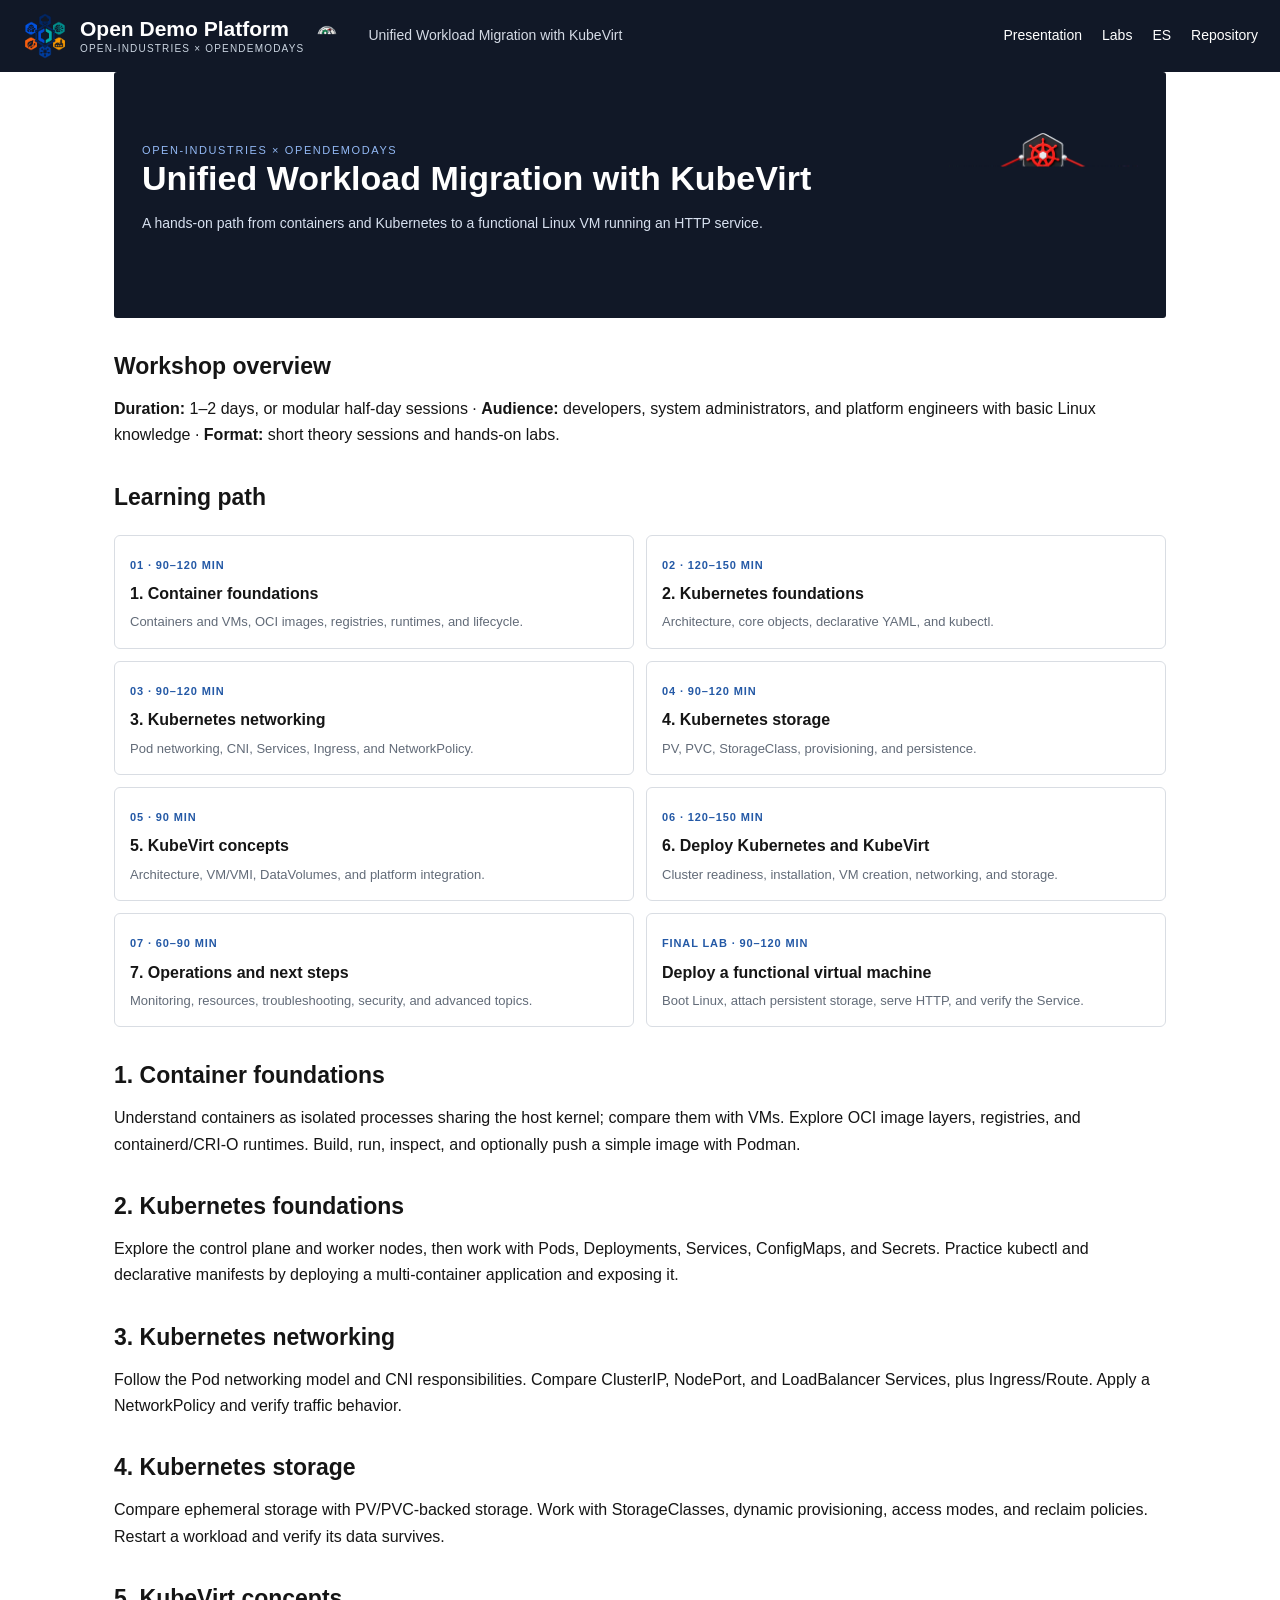
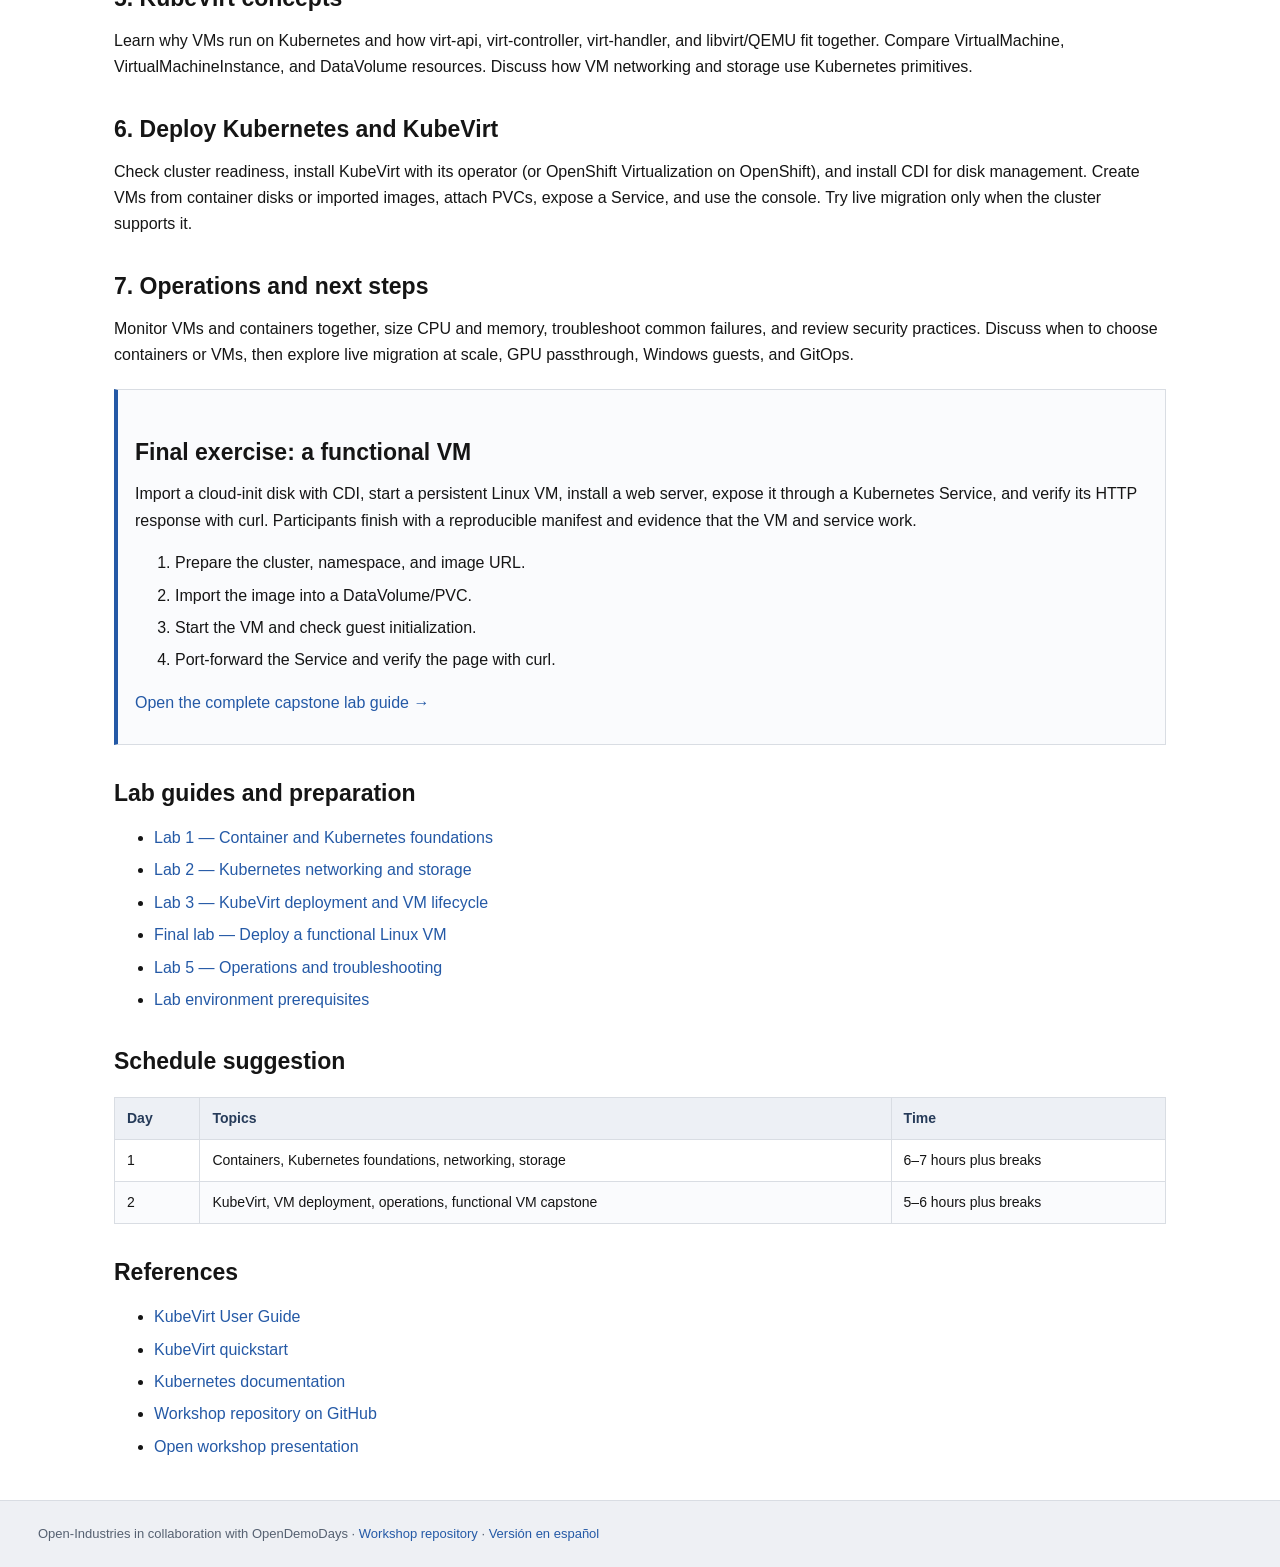
==== workshop/index.en.html @ 8a2dbfdb "Add English workshop portal" ====
<!doctype html><html lang="en"><head><meta charset="utf-8"><meta name="viewport" content="width=device-width,initial-scale=1"><meta name="description" content="Kubernetes and KubeVirt workshop, from container fundamentals to a functional VM."><title>KubeVirt Workshop | Open-Industries × OpenDemoDays</title><link rel="stylesheet" href="site.css?v=20261023-4"></head><body>
<a class="skip" href="#content">Skip to content</a>
<header class="topbar"><a class="brand" href="index.en.html"><img src="assets/open-industries-logo.png" alt=""><span class="brand-title">Open Demo Platform<small>OPEN-INDUSTRIES × OPENDEMODAYS</small></span><img class="collab-badge" src="assets/opendemo-days-badge.png" alt="OpenDemoDays"></a><div class="top-title">Unified Workload Migration with KubeVirt</div><nav class="top-actions" aria-label="Main navigation"><a href="presentacion.en.html">Presentation</a><a href="#labs">Labs</a><a href="index.html" lang="es">ES</a><a class="repo-link" href="https://github.com/psehgaft/UnifiedWorkloadMigration-Kubevirt">Repository</a></nav></header>
<div class="workspace" style="margin-left:0"><main id="content" style="max-width:1100px;margin:40px auto;padding:0 24px"><article>
<div class="hero"><div><div class="eyebrow">Open-Industries × OpenDemoDays</div><div class="hero-title">Unified Workload Migration with KubeVirt</div><p>A hands-on path from containers and Kubernetes to a functional Linux VM running an HTTP service.</p></div><img src="assets/kubevirt-cluster-hero.png" alt="Kubernetes, KubeVirt, and persistent storage"></div>
<h2>Workshop overview</h2><p><strong>Duration:</strong> 1–2 days, or modular half-day sessions · <strong>Audience:</strong> developers, system administrators, and platform engineers with basic Linux knowledge · <strong>Format:</strong> short theory sessions and hands-on labs.</p>
<h2>Learning path</h2><div class="module-grid">
<a class="module-card" href="#module-1"><b>01 · 90–120 min</b><strong>1. Container foundations</strong><span>Containers and VMs, OCI images, registries, runtimes, and lifecycle.</span></a>
<a class="module-card" href="#module-2"><b>02 · 120–150 min</b><strong>2. Kubernetes foundations</strong><span>Architecture, core objects, declarative YAML, and kubectl.</span></a>
<a class="module-card" href="#module-3"><b>03 · 90–120 min</b><strong>3. Kubernetes networking</strong><span>Pod networking, CNI, Services, Ingress, and NetworkPolicy.</span></a>
<a class="module-card" href="#module-4"><b>04 · 90–120 min</b><strong>4. Kubernetes storage</strong><span>PV, PVC, StorageClass, provisioning, and persistence.</span></a>
<a class="module-card" href="#module-5"><b>05 · 90 min</b><strong>5. KubeVirt concepts</strong><span>Architecture, VM/VMI, DataVolumes, and platform integration.</span></a>
<a class="module-card" href="#module-6"><b>06 · 120–150 min</b><strong>6. Deploy Kubernetes and KubeVirt</strong><span>Cluster readiness, installation, VM creation, networking, and storage.</span></a>
<a class="module-card" href="#module-7"><b>07 · 60–90 min</b><strong>7. Operations and next steps</strong><span>Monitoring, resources, troubleshooting, security, and advanced topics.</span></a>
<a class="module-card" href="#capstone"><b>FINAL LAB · 90–120 min</b><strong>Deploy a functional virtual machine</strong><span>Boot Linux, attach persistent storage, serve HTTP, and verify the Service.</span></a></div>
<section id="module-1"><h2>1. Container foundations</h2><p>Understand containers as isolated processes sharing the host kernel; compare them with VMs. Explore OCI image layers, registries, and containerd/CRI-O runtimes. Build, run, inspect, and optionally push a simple image with Podman.</p></section>
<section id="module-2"><h2>2. Kubernetes foundations</h2><p>Explore the control plane and worker nodes, then work with Pods, Deployments, Services, ConfigMaps, and Secrets. Practice kubectl and declarative manifests by deploying a multi-container application and exposing it.</p></section>
<section id="module-3"><h2>3. Kubernetes networking</h2><p>Follow the Pod networking model and CNI responsibilities. Compare ClusterIP, NodePort, and LoadBalancer Services, plus Ingress/Route. Apply a NetworkPolicy and verify traffic behavior.</p></section>
<section id="module-4"><h2>4. Kubernetes storage</h2><p>Compare ephemeral storage with PV/PVC-backed storage. Work with StorageClasses, dynamic provisioning, access modes, and reclaim policies. Restart a workload and verify its data survives.</p></section>
<section id="module-5"><h2>5. KubeVirt concepts</h2><p>Learn why VMs run on Kubernetes and how virt-api, virt-controller, virt-handler, and libvirt/QEMU fit together. Compare VirtualMachine, VirtualMachineInstance, and DataVolume resources. Discuss how VM networking and storage use Kubernetes primitives.</p></section>
<section id="module-6"><h2>6. Deploy Kubernetes and KubeVirt</h2><p>Check cluster readiness, install KubeVirt with its operator (or OpenShift Virtualization on OpenShift), and install CDI for disk management. Create VMs from container disks or imported images, attach PVCs, expose a Service, and use the console. Try live migration only when the cluster supports it.</p></section>
<section id="module-7"><h2>7. Operations and next steps</h2><p>Monitor VMs and containers together, size CPU and memory, troubleshoot common failures, and review security practices. Discuss when to choose containers or VMs, then explore live migration at scale, GPU passthrough, Windows guests, and GitOps.</p></section>
<section id="capstone" class="callout"><h2>Final exercise: a functional VM</h2><p>Import a cloud-init disk with CDI, start a persistent Linux VM, install a web server, expose it through a Kubernetes Service, and verify its HTTP response with curl. Participants finish with a reproducible manifest and evidence that the VM and service work.</p><ol><li>Prepare the cluster, namespace, and image URL.</li><li>Import the image into a DataVolume/PVC.</li><li>Start the VM and check guest initialization.</li><li>Port-forward the Service and verify the page with curl.</li></ol><p><a href="labs/04-capstone-functional-vm.md">Open the complete capstone lab guide →</a></p></section>
<h2 id="labs">Lab guides and preparation</h2><ul><li><a href="labs/01-foundations.md">Lab 1 — Container and Kubernetes foundations</a></li><li><a href="labs/02-networking-storage.md">Lab 2 — Kubernetes networking and storage</a></li><li><a href="labs/03-kubevirt.md">Lab 3 — KubeVirt deployment and VM lifecycle</a></li><li><a href="labs/04-capstone-functional-vm.md">Final lab — Deploy a functional Linux VM</a></li><li><a href="labs/05-operations.md">Lab 5 — Operations and troubleshooting</a></li><li><a href="prerequisites.md">Lab environment prerequisites</a></li></ul>
<h2>Schedule suggestion</h2><div class="table-wrap"><table><thead><tr><th>Day</th><th>Topics</th><th>Time</th></tr></thead><tbody><tr><td>1</td><td>Containers, Kubernetes foundations, networking, storage</td><td>6–7 hours plus breaks</td></tr><tr><td>2</td><td>KubeVirt, VM deployment, operations, functional VM capstone</td><td>5–6 hours plus breaks</td></tr></tbody></table></div>
<h2>References</h2><ul><li><a href="https://kubevirt.io/user-guide/">KubeVirt User Guide</a></li><li><a href="https://kubevirt.io/quickstart_cloud/">KubeVirt quickstart</a></li><li><a href="https://kubernetes.io/docs/home/">Kubernetes documentation</a></li><li><a href="https://github.com/psehgaft/UnifiedWorkloadMigration-Kubevirt">Workshop repository on GitHub</a></li><li><a href="presentacion.en.html">Open workshop presentation</a></li></ul>
</article></main><footer style="margin-left:0">Open-Industries in collaboration with OpenDemoDays · <a href="https://github.com/psehgaft/UnifiedWorkloadMigration-Kubevirt">Workshop repository</a> · <a href="index.html" lang="es">Versión en español</a></footer></div></body></html>
---- workshop/site.css ----
:root{--blue:#2459a6;--ink:#151515;--muted:#626b78;--border:#d9dde3;--nav:#f3f4f6;--header:#111827}
*{box-sizing:border-box}
html{scroll-behavior:smooth}
body{margin:0;color:var(--ink);font:16px/1.65 Arial,sans-serif;background:#fff}
a{color:var(--blue);text-decoration:none}a:hover{text-decoration:underline}
a:focus-visible,button:focus-visible,input:focus-visible{outline:3px solid #65a4ff;outline-offset:3px}
.skip{position:fixed;top:-90px;left:12px;background:white;padding:12px;z-index:20}.skip:focus{top:10px}
header.topbar{height:72px;background:var(--header);color:white;display:flex;align-items:center;gap:22px;padding:0 22px;position:fixed;top:0;left:0;right:0;z-index:10}
.topbar a{color:#fff;font-size:14px}.brand{display:flex;align-items:center;gap:12px;min-width:260px;text-decoration:none!important}.brand img{width:46px;height:46px;object-fit:contain}.brand-title{font-size:21px;font-weight:bold;line-height:1}.collab-badge{width:38px!important;height:38px!important;margin-left:-8px}.brand small{display:block;font-size:10px;letter-spacing:1.2px;margin-top:5px;font-weight:normal;color:#cbd5e1}.top-title{flex:1;font-size:14px;color:#d4dae5}
.top-actions{display:flex;gap:20px;align-items:center}.top-actions a{white-space:nowrap}
#menu-toggle{display:none;color:white;background:transparent;border:1px solid #6c7e96;padding:5px 9px;border-radius:4px}
#sidebar{width:278px;background:var(--nav);border-right:1px solid var(--border);position:fixed;top:72px;bottom:0;overflow:auto;padding:22px 16px;z-index:8}
.nav-title{font-weight:700;font-size:13px;letter-spacing:.5px;line-height:1.45;margin:0}.version{font-size:12px;color:var(--muted);margin:8px 0 16px}
#sidebar label{display:block;font-size:12px;color:var(--muted)}#nav-search{width:100%;padding:8px;border:1px solid var(--border);border-radius:4px;margin:4px 0 14px;background:white}
#sidebar nav a{display:block;font-size:13px;color:#3c4656;padding:8px 9px;border-left:3px solid transparent;line-height:1.35}
#sidebar nav a.active{color:var(--blue);font-weight:bold;background:#e4ebf7;border-left-color:var(--blue)}
#sidebar nav .nav-group{font-weight:700;color:#64748b;padding:14px 9px 5px;font-size:11px;text-transform:uppercase;letter-spacing:.08em}
.workspace{margin:72px 0 0 278px}.toolbar{padding:11px 32px;background:#f8f9fa;border-bottom:1px solid var(--border);font-size:12px;color:var(--muted)}
.content-layout{display:flex;gap:34px;padding:34px 38px;max-width:1500px;margin:auto}
main{flex:1;min-width:0;max-width:970px}
main h1{font-size:34px;line-height:1.2;font-weight:500;border-bottom:3px solid var(--blue);padding-bottom:18px;margin:0 0 24px}
main h2{font-size:23px;font-weight:600;line-height:1.3;margin:34px 0 12px}main h3{font-size:18px;margin:25px 0 8px}
p{margin:14px 0}li{margin:6px 0}pre{overflow:auto;background:#f2f3f5;border:1px solid var(--border);border-left:3px solid var(--blue);padding:17px;font:13px/1.6 Consolas,monospace;border-radius:3px}
code{font:13px Consolas,monospace;background:#f2f3f5;padding:2px 4px}pre code{padding:0;background:none;font:inherit}
blockquote{margin:20px 0;padding:12px 18px;border-left:4px solid #78a5e4;background:#f4f7fc;color:#46566d}
.table-wrap{overflow:auto;margin:20px 0}table{border-collapse:collapse;width:100%;font-size:14px;line-height:1.5}th,td{padding:10px 12px;border:1px solid var(--border);text-align:left;vertical-align:top}th{background:#edf0f5;color:#263b59;font-weight:700}tbody tr:nth-child(even){background:#fafbfd}
aside.toc{width:170px;flex-shrink:0;font-size:12px;position:sticky;top:105px;align-self:flex-start;max-height:78vh;overflow:auto;border-left:1px solid var(--border);padding-left:18px}
aside.toc .toc-label{font-size:10px;letter-spacing:1px;color:var(--muted);margin:0 0 12px}aside.toc a{display:block;margin:9px 0;color:#4b5563;line-height:1.4}
.hero{background:var(--header);display:flex;color:white;align-items:center;margin-bottom:28px;min-height:220px;padding:28px;gap:22px;border-radius:3px}
.hero>div{flex:1}.hero img{width:190px;height:190px;object-fit:contain}.eyebrow{font-size:11px;color:#93b9f5;letter-spacing:1.6px;text-transform:uppercase}.hero-title{font-size:34px;font-weight:700;line-height:1.15}.hero p:last-child{font-size:14px;color:#d7e0ef}
.callout{border:1px solid var(--border);border-left:4px solid var(--blue);padding:14px 17px;background:#fafbfd;margin:20px 0}
.step-meta{color:var(--muted);font-size:13px;margin-top:-12px;margin-bottom:24px}
.workshop-pagination{display:flex;flex-wrap:wrap;justify-content:space-between;gap:12px;margin:28px 0;padding:16px 0;border-top:1px solid var(--border);border-bottom:1px solid var(--border)}
.step-button{display:block;flex:1 1 200px;max-width:48%;padding:12px 16px;border:1px solid var(--blue);border-radius:5px;background:var(--blue);color:#fff!important;font-size:14px;line-height:1.5;text-decoration:none!important}
.step-button[rel=next]{margin-left:auto;text-align:right}.step-button:hover{background:#153a70}
.module-grid{display:grid;grid-template-columns:repeat(2,minmax(0,1fr));gap:12px;margin:22px 0}.module-card{display:block;border:1px solid var(--border);border-radius:6px;padding:15px;background:white;color:var(--ink)}.module-card:hover{border-color:var(--blue);text-decoration:none;background:#f8fbff}
.module-card b{color:var(--blue);font-size:11px;letter-spacing:.08em;text-transform:uppercase}.module-card strong{display:block;font-size:16px;margin:4px 0}.module-card span{display:block;color:var(--muted);font-size:13px}
footer{padding:22px 38px;background:#eef0f4;color:#566171;font-size:13px;border-top:1px solid var(--border)}
@media(max-width:1200px){aside.toc{display:none}.top-title{display:none}}
@media(max-width:800px){header.topbar{gap:14px;padding:0 12px}.brand{min-width:0}.brand-title{font-size:18px}.brand img{width:40px;height:40px}.top-actions{gap:12px}.top-actions a{font-size:12px}#menu-toggle{display:block}#sidebar{display:none;z-index:9;box-shadow:4px 0 12px #0003}#sidebar.open{display:block}.workspace{margin-left:0}.content-layout{padding:25px 20px}.toolbar{padding:11px 20px}main h1{font-size:28px}.hero{padding:22px;gap:15px}.hero-title{font-size:27px}.hero img{width:110px;height:110px}footer{padding:22px 20px}}
@media(max-width:600px){.step-button{max-width:none;flex-basis:100%;text-align:left!important}.module-grid{grid-template-columns:1fr}.top-actions a.repo-link{display:none}.brand small{font-size:9px}}
@media print{header,#sidebar,aside.toc,.toolbar,.workshop-pagination{display:none}.workspace{margin:0}.content-layout{padding:0}main{max-width:none}.hero{break-inside:avoid}pre{white-space:pre-wrap}table{font-size:10px}footer{display:none}}
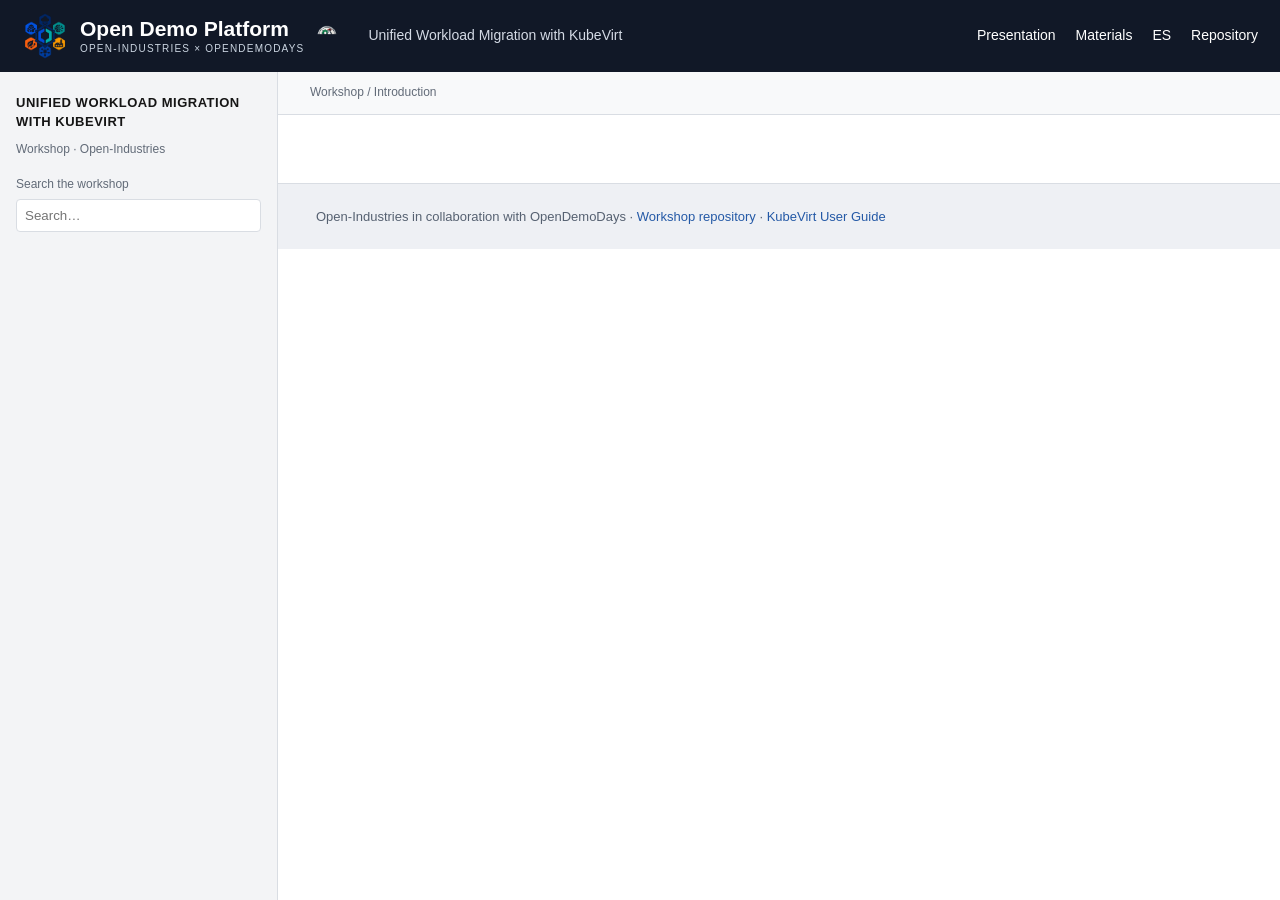
==== commit ec50db06: "Use workshop sidebar layout in English version" ====
--- a/workshop/index.en.html
+++ b/workshop/index.en.html
@@ -1,27 +1,10 @@
-<!doctype html><html lang="en"><head><meta charset="utf-8"><meta name="viewport" content="width=device-width,initial-scale=1"><meta name="description" content="Kubernetes and KubeVirt workshop, from container fundamentals to a functional VM."><title>KubeVirt Workshop | Open-Industries × OpenDemoDays</title><link rel="stylesheet" href="site.css?v=20261023-4"></head><body>
+<!doctype html>
+<html lang="en">
+<head><meta charset="utf-8"><meta name="viewport" content="width=device-width,initial-scale=1"><meta name="description" content="Kubernetes and KubeVirt workshop with guided labs and a functional Linux VM capstone."><title>KubeVirt Workshop | Open-Industries × OpenDemoDays</title><link rel="stylesheet" href="site.css?v=20261023-5"></head>
+<body>
 <a class="skip" href="#content">Skip to content</a>
-<header class="topbar"><a class="brand" href="index.en.html"><img src="assets/open-industries-logo.png" alt=""><span class="brand-title">Open Demo Platform<small>OPEN-INDUSTRIES × OPENDEMODAYS</small></span><img class="collab-badge" src="assets/opendemo-days-badge.png" alt="OpenDemoDays"></a><div class="top-title">Unified Workload Migration with KubeVirt</div><nav class="top-actions" aria-label="Main navigation"><a href="presentacion.en.html">Presentation</a><a href="#labs">Labs</a><a href="index.html" lang="es">ES</a><a class="repo-link" href="https://github.com/psehgaft/UnifiedWorkloadMigration-Kubevirt">Repository</a></nav></header>
-<div class="workspace" style="margin-left:0"><main id="content" style="max-width:1100px;margin:40px auto;padding:0 24px"><article>
-<div class="hero"><div><div class="eyebrow">Open-Industries × OpenDemoDays</div><div class="hero-title">Unified Workload Migration with KubeVirt</div><p>A hands-on path from containers and Kubernetes to a functional Linux VM running an HTTP service.</p></div><img src="assets/kubevirt-cluster-hero.png" alt="Kubernetes, KubeVirt, and persistent storage"></div>
-<h2>Workshop overview</h2><p><strong>Duration:</strong> 1–2 days, or modular half-day sessions · <strong>Audience:</strong> developers, system administrators, and platform engineers with basic Linux knowledge · <strong>Format:</strong> short theory sessions and hands-on labs.</p>
-<h2>Learning path</h2><div class="module-grid">
-<a class="module-card" href="#module-1"><b>01 · 90–120 min</b><strong>1. Container foundations</strong><span>Containers and VMs, OCI images, registries, runtimes, and lifecycle.</span></a>
-<a class="module-card" href="#module-2"><b>02 · 120–150 min</b><strong>2. Kubernetes foundations</strong><span>Architecture, core objects, declarative YAML, and kubectl.</span></a>
-<a class="module-card" href="#module-3"><b>03 · 90–120 min</b><strong>3. Kubernetes networking</strong><span>Pod networking, CNI, Services, Ingress, and NetworkPolicy.</span></a>
-<a class="module-card" href="#module-4"><b>04 · 90–120 min</b><strong>4. Kubernetes storage</strong><span>PV, PVC, StorageClass, provisioning, and persistence.</span></a>
-<a class="module-card" href="#module-5"><b>05 · 90 min</b><strong>5. KubeVirt concepts</strong><span>Architecture, VM/VMI, DataVolumes, and platform integration.</span></a>
-<a class="module-card" href="#module-6"><b>06 · 120–150 min</b><strong>6. Deploy Kubernetes and KubeVirt</strong><span>Cluster readiness, installation, VM creation, networking, and storage.</span></a>
-<a class="module-card" href="#module-7"><b>07 · 60–90 min</b><strong>7. Operations and next steps</strong><span>Monitoring, resources, troubleshooting, security, and advanced topics.</span></a>
-<a class="module-card" href="#capstone"><b>FINAL LAB · 90–120 min</b><strong>Deploy a functional virtual machine</strong><span>Boot Linux, attach persistent storage, serve HTTP, and verify the Service.</span></a></div>
-<section id="module-1"><h2>1. Container foundations</h2><p>Understand containers as isolated processes sharing the host kernel; compare them with VMs. Explore OCI image layers, registries, and containerd/CRI-O runtimes. Build, run, inspect, and optionally push a simple image with Podman.</p></section>
-<section id="module-2"><h2>2. Kubernetes foundations</h2><p>Explore the control plane and worker nodes, then work with Pods, Deployments, Services, ConfigMaps, and Secrets. Practice kubectl and declarative manifests by deploying a multi-container application and exposing it.</p></section>
-<section id="module-3"><h2>3. Kubernetes networking</h2><p>Follow the Pod networking model and CNI responsibilities. Compare ClusterIP, NodePort, and LoadBalancer Services, plus Ingress/Route. Apply a NetworkPolicy and verify traffic behavior.</p></section>
-<section id="module-4"><h2>4. Kubernetes storage</h2><p>Compare ephemeral storage with PV/PVC-backed storage. Work with StorageClasses, dynamic provisioning, access modes, and reclaim policies. Restart a workload and verify its data survives.</p></section>
-<section id="module-5"><h2>5. KubeVirt concepts</h2><p>Learn why VMs run on Kubernetes and how virt-api, virt-controller, virt-handler, and libvirt/QEMU fit together. Compare VirtualMachine, VirtualMachineInstance, and DataVolume resources. Discuss how VM networking and storage use Kubernetes primitives.</p></section>
-<section id="module-6"><h2>6. Deploy Kubernetes and KubeVirt</h2><p>Check cluster readiness, install KubeVirt with its operator (or OpenShift Virtualization on OpenShift), and install CDI for disk management. Create VMs from container disks or imported images, attach PVCs, expose a Service, and use the console. Try live migration only when the cluster supports it.</p></section>
-<section id="module-7"><h2>7. Operations and next steps</h2><p>Monitor VMs and containers together, size CPU and memory, troubleshoot common failures, and review security practices. Discuss when to choose containers or VMs, then explore live migration at scale, GPU passthrough, Windows guests, and GitOps.</p></section>
-<section id="capstone" class="callout"><h2>Final exercise: a functional VM</h2><p>Import a cloud-init disk with CDI, start a persistent Linux VM, install a web server, expose it through a Kubernetes Service, and verify its HTTP response with curl. Participants finish with a reproducible manifest and evidence that the VM and service work.</p><ol><li>Prepare the cluster, namespace, and image URL.</li><li>Import the image into a DataVolume/PVC.</li><li>Start the VM and check guest initialization.</li><li>Port-forward the Service and verify the page with curl.</li></ol><p><a href="labs/04-capstone-functional-vm.md">Open the complete capstone lab guide →</a></p></section>
-<h2 id="labs">Lab guides and preparation</h2><ul><li><a href="labs/01-foundations.md">Lab 1 — Container and Kubernetes foundations</a></li><li><a href="labs/02-networking-storage.md">Lab 2 — Kubernetes networking and storage</a></li><li><a href="labs/03-kubevirt.md">Lab 3 — KubeVirt deployment and VM lifecycle</a></li><li><a href="labs/04-capstone-functional-vm.md">Final lab — Deploy a functional Linux VM</a></li><li><a href="labs/05-operations.md">Lab 5 — Operations and troubleshooting</a></li><li><a href="prerequisites.md">Lab environment prerequisites</a></li></ul>
-<h2>Schedule suggestion</h2><div class="table-wrap"><table><thead><tr><th>Day</th><th>Topics</th><th>Time</th></tr></thead><tbody><tr><td>1</td><td>Containers, Kubernetes foundations, networking, storage</td><td>6–7 hours plus breaks</td></tr><tr><td>2</td><td>KubeVirt, VM deployment, operations, functional VM capstone</td><td>5–6 hours plus breaks</td></tr></tbody></table></div>
-<h2>References</h2><ul><li><a href="https://kubevirt.io/user-guide/">KubeVirt User Guide</a></li><li><a href="https://kubevirt.io/quickstart_cloud/">KubeVirt quickstart</a></li><li><a href="https://kubernetes.io/docs/home/">Kubernetes documentation</a></li><li><a href="https://github.com/psehgaft/UnifiedWorkloadMigration-Kubevirt">Workshop repository on GitHub</a></li><li><a href="presentacion.en.html">Open workshop presentation</a></li></ul>
-</article></main><footer style="margin-left:0">Open-Industries in collaboration with OpenDemoDays · <a href="https://github.com/psehgaft/UnifiedWorkloadMigration-Kubevirt">Workshop repository</a> · <a href="index.html" lang="es">Versión en español</a></footer></div></body></html>+<header class="topbar"><button id="menu-toggle" aria-label="Open index">☰</button><a class="brand" href="index.en.html"><img src="assets/open-industries-logo.png" alt=""><span class="brand-title">Open Demo Platform<small>OPEN-INDUSTRIES × OPENDEMODAYS</small></span><img class="collab-badge" src="assets/opendemo-days-badge.png" alt="OpenDemoDays"></a><div class="top-title" id="page-title">Unified Workload Migration with KubeVirt</div><nav class="top-actions" aria-label="Main navigation"><a href="presentacion.en.html">Presentation</a><a href="#references">Materials</a><a lang="es" href="index.html">ES</a><a class="repo-link" href="https://github.com/psehgaft/UnifiedWorkloadMigration-Kubevirt">Repository</a></nav></header>
+<aside id="sidebar"><p class="nav-title">UNIFIED WORKLOAD MIGRATION<br>WITH KUBEVIRT</p><p class="version">Workshop · Open-Industries</p><label for="nav-search">Search the workshop</label><input id="nav-search" type="search" placeholder="Search…" autocomplete="off"><nav id="step-nav" aria-label="Workshop sections"></nav></aside>
+<div class="workspace"><div class="toolbar"><span>Workshop</span> / <span id="breadcrumb">Introduction</span></div><div class="content-layout"><main id="content"><article id="article"></article></main><aside class="toc" id="toc" aria-label="On this page"></aside></div><footer>Open-Industries in collaboration with OpenDemoDays · <a href="https://github.com/psehgaft/UnifiedWorkloadMigration-Kubevirt">Workshop repository</a> · <a href="https://kubevirt.io/user-guide/">KubeVirt User Guide</a></footer></div>
+<script src="site-en.js?v=20261023-5"></script>
+</body></html>
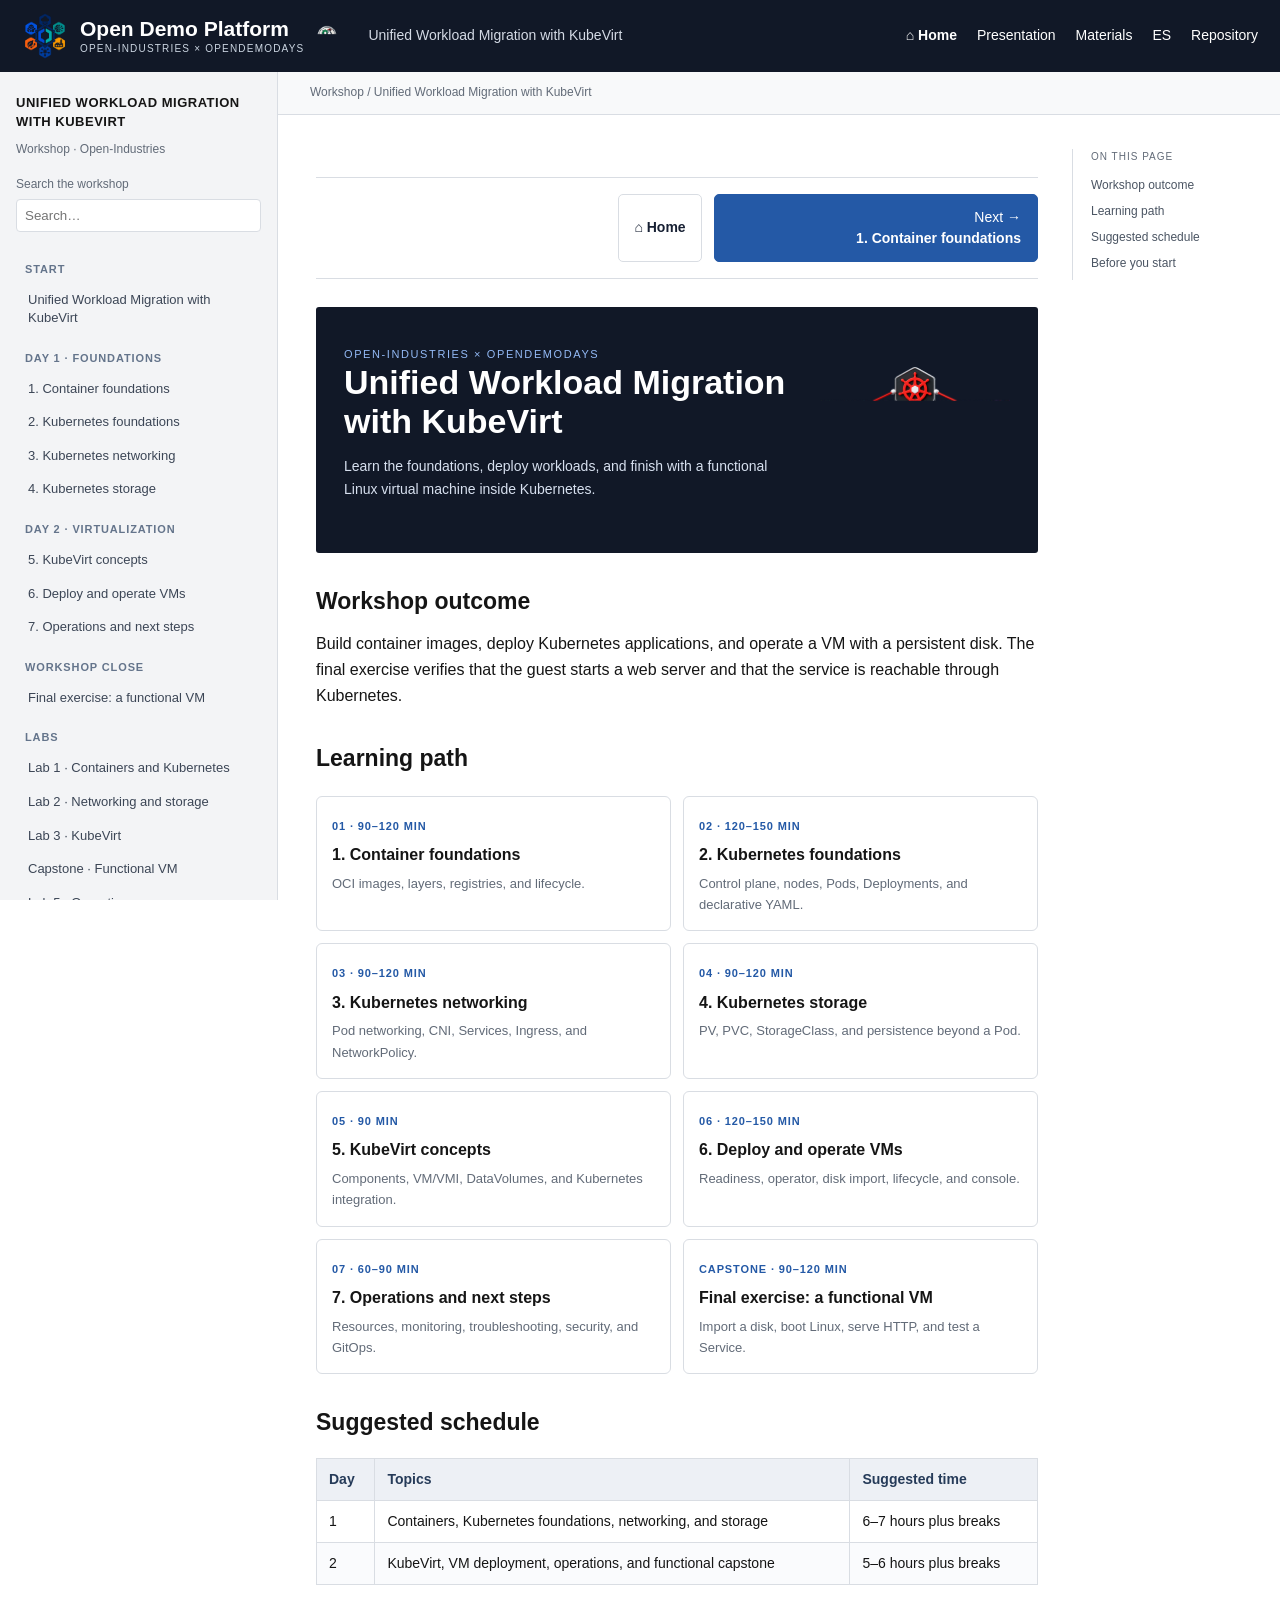
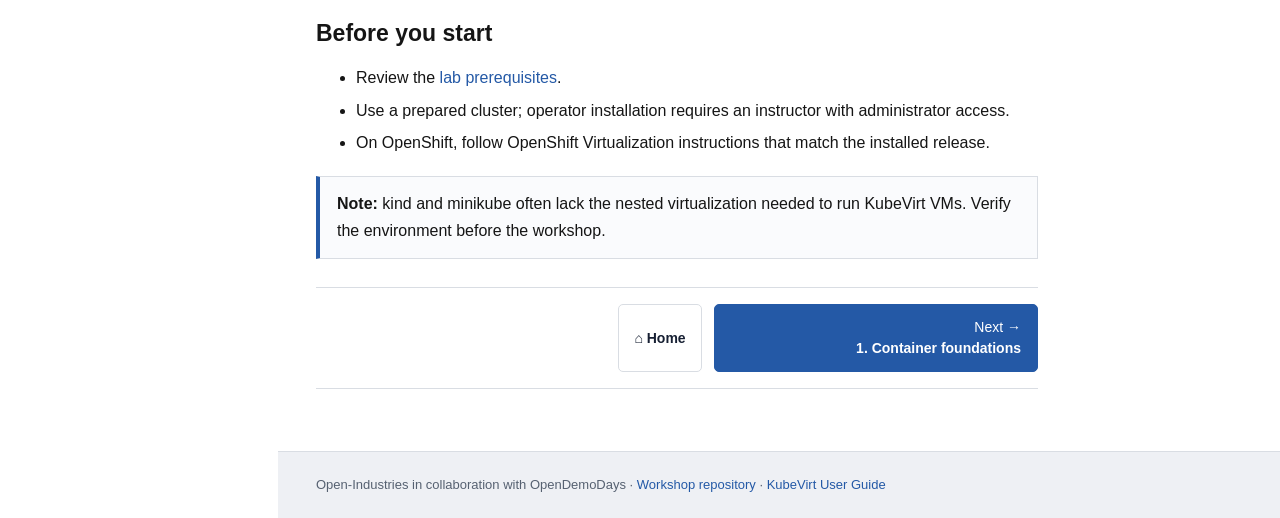
==== commit 15278073: "Add Home button to English workshop header" ====
--- a/workshop/index.en.html
+++ b/workshop/index.en.html
@@ -1,10 +1,10 @@
 <!doctype html>
 <html lang="en">
-<head><meta charset="utf-8"><meta name="viewport" content="width=device-width,initial-scale=1"><meta name="description" content="Kubernetes and KubeVirt workshop with guided labs and a functional Linux VM capstone."><title>KubeVirt Workshop | Open-Industries × OpenDemoDays</title><link rel="stylesheet" href="site.css?v=20261023-5"></head>
+<head><meta charset="utf-8"><meta name="viewport" content="width=device-width,initial-scale=1"><meta name="description" content="Kubernetes and KubeVirt workshop with guided labs and a functional Linux VM capstone."><title>KubeVirt Workshop | Open-Industries × OpenDemoDays</title><link rel="stylesheet" href="site.css?v=20261023-6"></head>
 <body>
 <a class="skip" href="#content">Skip to content</a>
-<header class="topbar"><button id="menu-toggle" aria-label="Open index">☰</button><a class="brand" href="index.en.html"><img src="assets/open-industries-logo.png" alt=""><span class="brand-title">Open Demo Platform<small>OPEN-INDUSTRIES × OPENDEMODAYS</small></span><img class="collab-badge" src="assets/opendemo-days-badge.png" alt="OpenDemoDays"></a><div class="top-title" id="page-title">Unified Workload Migration with KubeVirt</div><nav class="top-actions" aria-label="Main navigation"><a href="presentacion.en.html">Presentation</a><a href="#references">Materials</a><a lang="es" href="index.html">ES</a><a class="repo-link" href="https://github.com/psehgaft/UnifiedWorkloadMigration-Kubevirt">Repository</a></nav></header>
+<header class="topbar"><button id="menu-toggle" aria-label="Open index">☰</button><a class="brand" href="index.en.html"><img src="assets/open-industries-logo.png" alt=""><span class="brand-title">Open Demo Platform<small>OPEN-INDUSTRIES × OPENDEMODAYS</small></span><img class="collab-badge" src="assets/opendemo-days-badge.png" alt="OpenDemoDays"></a><div class="top-title" id="page-title">Unified Workload Migration with KubeVirt</div><nav class="top-actions" aria-label="Main navigation"><a class="home-link" href="index.en.html#inicio">⌂ Home</a><a href="presentacion.en.html">Presentation</a><a href="#references">Materials</a><a lang="es" href="index.html">ES</a><a class="repo-link" href="https://github.com/psehgaft/UnifiedWorkloadMigration-Kubevirt">Repository</a></nav></header>
 <aside id="sidebar"><p class="nav-title">UNIFIED WORKLOAD MIGRATION<br>WITH KUBEVIRT</p><p class="version">Workshop · Open-Industries</p><label for="nav-search">Search the workshop</label><input id="nav-search" type="search" placeholder="Search…" autocomplete="off"><nav id="step-nav" aria-label="Workshop sections"></nav></aside>
 <div class="workspace"><div class="toolbar"><span>Workshop</span> / <span id="breadcrumb">Introduction</span></div><div class="content-layout"><main id="content"><article id="article"></article></main><aside class="toc" id="toc" aria-label="On this page"></aside></div><footer>Open-Industries in collaboration with OpenDemoDays · <a href="https://github.com/psehgaft/UnifiedWorkloadMigration-Kubevirt">Workshop repository</a> · <a href="https://kubevirt.io/user-guide/">KubeVirt User Guide</a></footer></div>
-<script src="site-en.js?v=20261023-5"></script>
+<script src="site-en.js?v=20261023-6"></script>
 </body></html>
--- a/workshop/site.css
+++ b/workshop/site.css
@@ -30,9 +30,10 @@
 .hero>div{flex:1}.hero img{width:190px;height:190px;object-fit:contain}.eyebrow{font-size:11px;color:#93b9f5;letter-spacing:1.6px;text-transform:uppercase}.hero-title{font-size:34px;font-weight:700;line-height:1.15}.hero p:last-child{font-size:14px;color:#d7e0ef}
 .callout{border:1px solid var(--border);border-left:4px solid var(--blue);padding:14px 17px;background:#fafbfd;margin:20px 0}
 .step-meta{color:var(--muted);font-size:13px;margin-top:-12px;margin-bottom:24px}
-.workshop-pagination{display:flex;flex-wrap:wrap;justify-content:space-between;gap:12px;margin:28px 0;padding:16px 0;border-top:1px solid var(--border);border-bottom:1px solid var(--border)}
-.step-button{display:block;flex:1 1 200px;max-width:48%;padding:12px 16px;border:1px solid var(--blue);border-radius:5px;background:var(--blue);color:#fff!important;font-size:14px;line-height:1.5;text-decoration:none!important}
-.step-button[rel=next]{margin-left:auto;text-align:right}.step-button:hover{background:#153a70}
+.workshop-pagination{display:flex;align-items:stretch;flex-wrap:nowrap;justify-content:space-between;gap:12px;margin:28px 0;padding:16px 0;border-top:1px solid var(--border);border-bottom:1px solid var(--border)}
+.step-button{display:block;flex:1 1 0;min-width:0;max-width:none;padding:12px 16px;border:1px solid var(--blue);border-radius:5px;background:var(--blue);color:#fff!important;font-size:14px;line-height:1.5;text-decoration:none!important}
+.step-button[rel=prev]{text-align:left}.step-button[rel=next]{text-align:right}.step-button:hover{background:#153a70}
+.pagination-spacer{flex:1 1 0;min-width:0}.home-button{display:flex;align-items:center;justify-content:center;flex:0 0 auto;gap:6px;padding:10px 15px;border:1px solid var(--border);border-radius:5px;background:var(--surface,#fff);color:var(--text,#172033)!important;font-size:14px;font-weight:600;text-decoration:none!important;white-space:nowrap}.home-button:hover{border-color:var(--blue);color:var(--blue)!important}.top-actions .home-link{font-weight:600}
 .module-grid{display:grid;grid-template-columns:repeat(2,minmax(0,1fr));gap:12px;margin:22px 0}.module-card{display:block;border:1px solid var(--border);border-radius:6px;padding:15px;background:white;color:var(--ink)}.module-card:hover{border-color:var(--blue);text-decoration:none;background:#f8fbff}
 .module-card b{color:var(--blue);font-size:11px;letter-spacing:.08em;text-transform:uppercase}.module-card strong{display:block;font-size:16px;margin:4px 0}.module-card span{display:block;color:var(--muted);font-size:13px}
 footer{padding:22px 38px;background:#eef0f4;color:#566171;font-size:13px;border-top:1px solid var(--border)}
